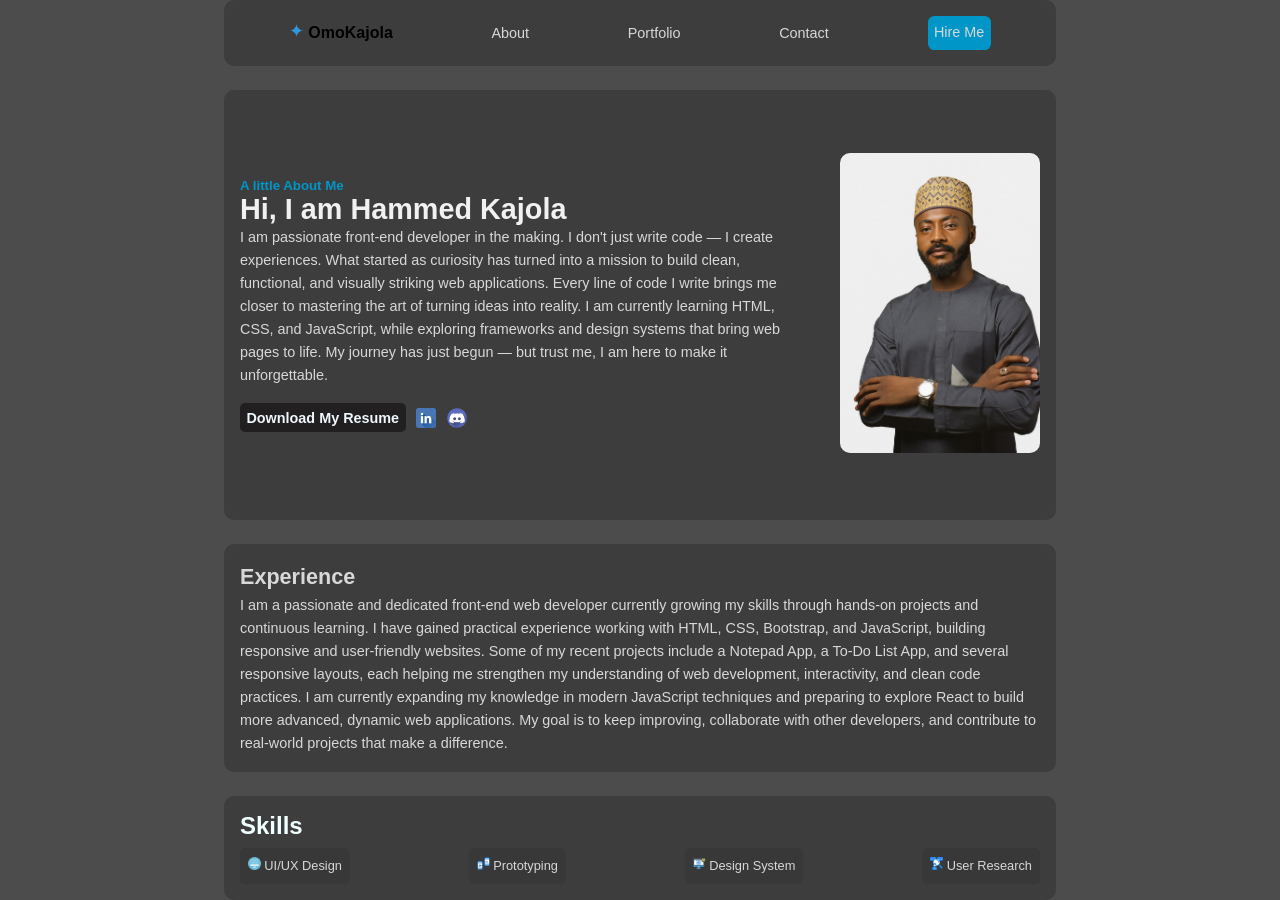
==== docs/index.html @ 9a971da0 "Moved portfolio files to docs folder" ====
<!DOCTYPE html>
<html lang="en">
  <head>
    <meta charset="UTF-8" />
    <meta name="viewport" content="width=device-width, initial-scale=1.0" />
    <title>Document</title>
    <link href="./portfolio.css" rel="stylesheet" />
    <link
      rel="stylesheet"
      href="https://cdnjs.cloudflare.com/ajax/libs/font-awesome/6.5.0/css/all.min.css"
    />
  </head>
  <body>
    <div class="container">
      <div class="navbar">
        <nav>
          <ul class="header">
            <li>
              <span class="image-logo">
                <img src="./icons8-gemini-ai-48.png" loading="lazy" />
              </span>
              <h3 class="profile-text">OmoKajola</h3>
            </li>

            <li>About</li>
            <li>Portfolio</li>
            <li class="contact">Contact</li>
            <li class="hire">Hire Me</li>
          </ul>
        </nav>
      </div>
      <div class="main-section">
        <section class="image-section">
          <img
            src="./WhatsApp Image 2025-10-18 at 11.58.14 PM.jpeg"
            id="portfolio-image"
          />
        </section>
        <section class="text-section">
          <div class="text-container">
            <h5>A little About Me</h5>
            <h1>Hi, I am Hammed Kajola</h1>
            <p>
              I am passionate front-end developer in the making. I don't just
              write code — I create experiences. What started as curiosity has
              turned into a mission to build clean, functional, and visually
              striking web applications. Every line of code I write brings me
              closer to mastering the art of turning ideas into reality. I am
              currently learning HTML, CSS, and JavaScript, while exploring
              frameworks and design systems that bring web pages to life. My
              journey has just begun — but trust me, I am here to make it
              unforgettable.
            </p>
          </div>
          <div class="button-section">
            <button>Download My Resume</button>

            <a href="https://www.linkedin.com/in/omokajola" target="_blank"
              ><img class="image-btn" src="./linkedin_3015805.png"
            /></a>

            <img class="image-btn" src="./discord_3670157.png" />
          </div>
        </section>
      </div>

      <div class="experience-section">
        <div class="experience-container">
          <h2>Experience</h2>
          <p>
            I am a passionate and dedicated front-end web developer currently
            growing my skills through hands-on projects and continuous learning.
            I have gained practical experience working with HTML, CSS,
            Bootstrap, and JavaScript, building responsive and user-friendly
            websites. Some of my recent projects include a Notepad App, a To-Do
            List App, and several responsive layouts, each helping me strengthen
            my understanding of web development, interactivity, and clean code
            practices. I am currently expanding my knowledge in modern
            JavaScript techniques and preparing to explore React to build more
            advanced, dynamic web applications. My goal is to keep improving,
            collaborate with other developers, and contribute to real-world
            projects that make a difference.
          </p>
        </div>
      </div>

      <div class="skills-section">
        <h2>Skills</h2>
        <ul>
          <li>
            <img src="./ui-ux_12003920.png" class="skills-logo" />
            UI/UX Design
          </li>
          <li>
            <img src="./prototype_9656414.png" class="skills-logo" />
            Prototyping
          </li>
          <li>
            <img src="./development_1454947.png" class="skills-logo" />
            Design System
          </li>
          <li>
            <img src="./research_1119510.png" class="skills-logo" />
            User Research
          </li>
        </ul>
      </div>
    </div>
  </body>
</html>
---- docs/portfolio.css ----
* {
  margin: 0;
  padding: 0;
  font-family: sans-serif;
}

body {
  background-color: rgba(5, 5, 5, 0.712);
  color: azure;
  /* background-color: rgb(5, 5, 5); */
}

.container {
  /* width: 800px; */
  height: 100vh;
  display: flex;
  justify-items: center;
  flex-direction: column;
  gap: 1.5rem;
}

li {
  list-style: none;
}

.header {
  display: flex;
  justify-content: space-around;
  max-width: 800px;
  margin: 0 auto;
  /* background-color: rgba(28, 28, 28, 0.151); */
  background-color: rgba(37, 36, 36, 0.368);
  padding: 1rem;
  border-radius: 10px;
  font-size: 0.9rem;
  line-height: 1.6;
  color: #d8d8d8;
  align-items: center;
}

#portfolio-image {
  max-width: 200px;
  height: auto;
  border-radius: 10px;
}

.main-section {
  display: flex;
  flex-direction: row-reverse;
  gap: 2rem;
  height: 100vh;
  max-width: 800px;
  margin: auto;
  /* background-color: rgba(28, 28, 28, 0.151); */
  background-color: rgba(37, 36, 36, 0.368);
  padding: 1rem;
  border-radius: 10px;
}

.image-section {
  margin: auto 0;
}

.text-section {
  margin: auto 0;
}

span {
  display: inline-flex;
}
.profile-text {
  display: inline-flex;
  color: black;
  text-align: center;
  font-size: 1rem;
  font-weight: 900;
}

.experience-container {
  margin: auto;
  max-width: 800px;
  /* padding: 1rem;
  background-color: rgba(28, 28, 28, 0.151); */
  background-color: rgba(37, 36, 36, 0.368);
  border-radius: 10px;
  font-size: 0.9rem;
  line-height: 1.6;
  color: #d8d8d8;
  padding: 1rem;
}

.skills-section {
  margin: auto;
  max-width: 800px;
  padding: 1rem;
  width: 100%;
  /* background-color: rgba(28, 28, 28, 0.151); */
  background-color: rgba(37, 36, 36, 0.368);
  border-radius: 10px;
}

.skills-section ul {
  display: flex;
  flex-direction: row;
  gap: 1rem;
  justify-content: space-between;
}

.skills-section ul > li {
  background-color: bisque;
  padding: 0.5rem;
  border-radius: 5px;
  background-color: rgba(28, 28, 28, 0.151);
  margin-top: 0.5rem;
  font-size: 0.8rem;
  line-height: 1.6;
  color: #d8d8d8;
}

.skills-logo {
  width: 1em;
  height: 1em;
  justify-content: center;
  color: rgb(18, 18, 65);
}

button {
  background-color: rgb(33, 31, 31);
  padding: 0.4rem;
  border: none;
  border-radius: 5px;
  color: aliceblue;
  font-size: 0.9rem;
  font-weight: 600;
  cursor: pointer;
  transition: background-color 0.3s ease, transform 0.2s ease;
}

button:hover {
  background-color: #0096c7;
  transform: translateY(-2px);
}

.image-logo {
  width: 15px;
  height: 15px;
}

.image-btn {
  width: 20px;
  height: 20px;
  border-radius: 2px;
  vertical-align: middle;
  margin-left: 0.4rem;
}

.image-btn:hover {
  box-shadow: 0 2px 8px rgba(255, 255, 255, 0.2);
  transform: scale(1.15);
}

.text-container {
  margin-bottom: 1rem;
}

.text-section h1 {
  font-size: 1.8rem;
  color: #f1f1f1;
}

.text-section p {
  font-size: 0.9rem;
  line-height: 1.6;
  color: #d8d8d8;
}

h5 {
  color: #0096c7;
  font-weight: 900;
}
.hire {
  border-radius: 0.4rem;
  padding: 0.4rem;
  line-height: 1.5;
  background-color: #0096c7;
}

@keyframes fadeInUp {
  from {
    opacity: 0;
    transform: translateX(20px);
  }
  to {
    opacity: 1;
    transform: translateY(0);
  }
}

.header,
.main-section,
.experience-container,
.skills-section {
  opacity: 0;
  animation: fadeInUp 1s ease forwards;
}

.header {
  animation-delay: 0.5s;
}
.main-section {
  animation-delay: 1.2s;
}
.experience-container {
  animation-delay: 2s;
}
.skills-section {
  animation-delay: 2.8s;
}

@media (max-width: 600px) {
  .main-section {
    display: flex;
    flex-direction: column;
    text-align: center;
  }
  .image-section {
    display: flex;
    justify-content: center;
  }
  .skills-section ul {
    display: flex;
    flex-direction: column;
    text-align: center;
  }

  h2,
  p {
    text-align: center;
  }
}
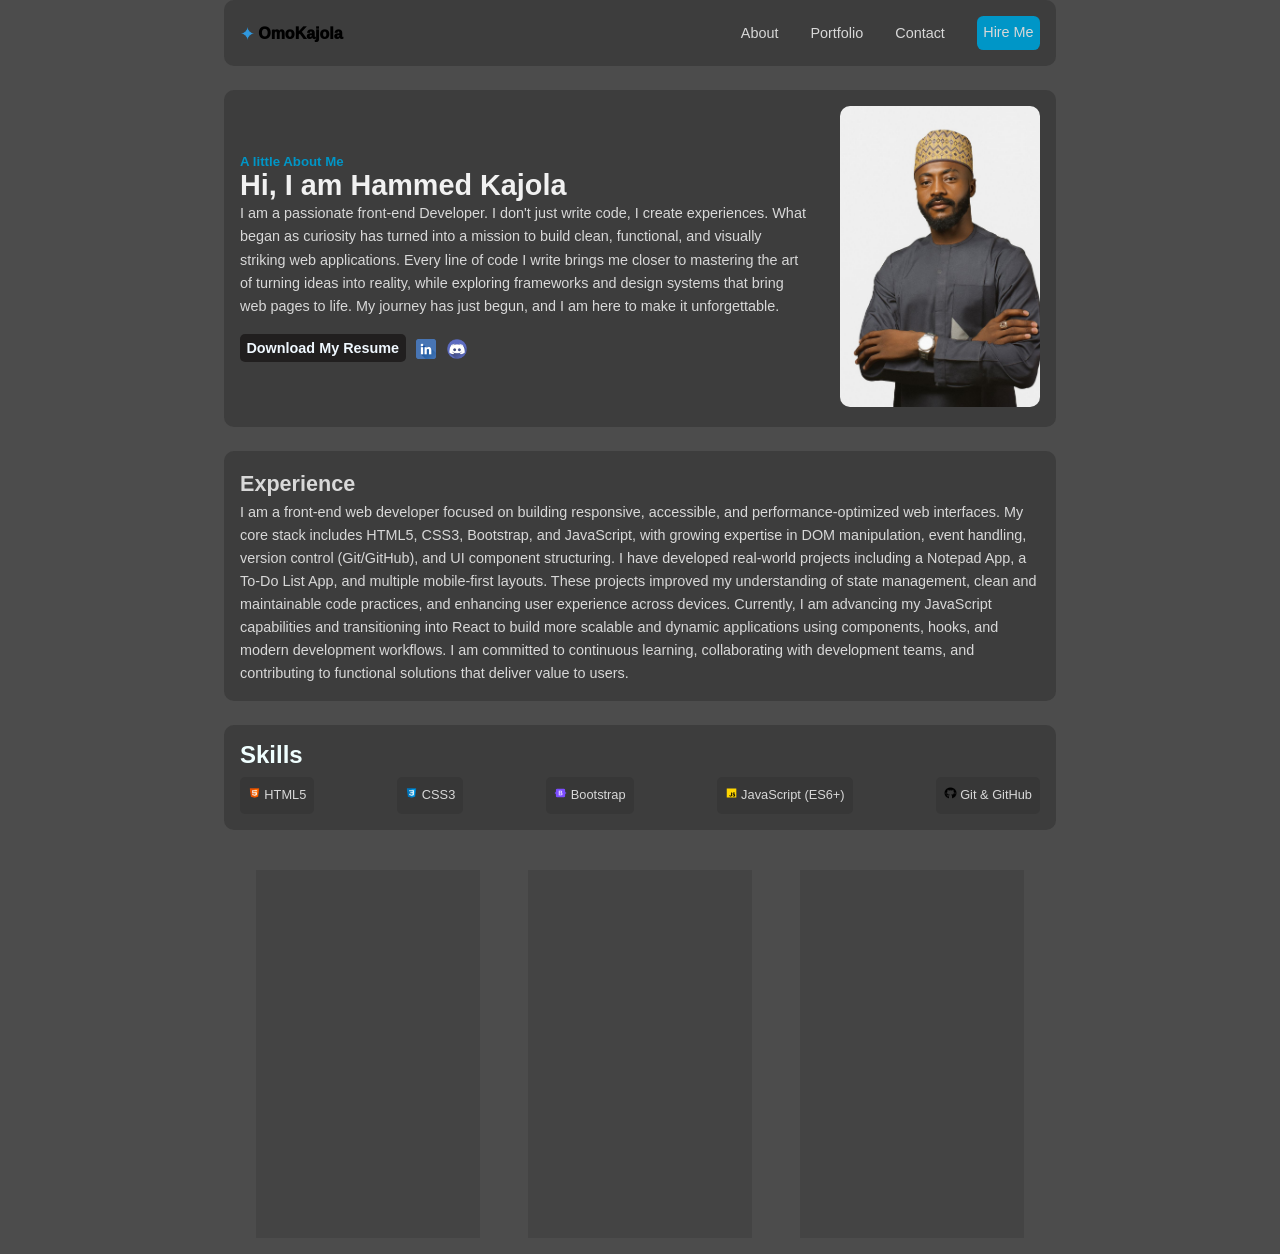
==== commit 01014019: "added Simon game" ====
--- a/docs/index.html
+++ b/docs/index.html
@@ -12,21 +12,22 @@
   </head>
   <body>
     <div class="container">
-      <div class="navbar">
-        <nav>
-          <ul class="header">
-            <li>
-              <span class="image-logo">
-                <img src="./icons8-gemini-ai-48.png" loading="lazy" />
-              </span>
-              <h3 class="profile-text">OmoKajola</h3>
-            </li>
+      <div class="header">
+        <nav class="navbar">
+          <span class="image-logo">
+            <img src="./icons8-gemini-ai-48.png" loading="lazy" />
+            <h3 class="profile-text">OmoKajola</h3>
+          </span>
 
+          <ul class="nav-nav nav-links" id="nav-links">
             <li>About</li>
             <li>Portfolio</li>
             <li class="contact">Contact</li>
             <li class="hire">Hire Me</li>
           </ul>
+          <button class="menu-toggles" id="menu-toggles">
+            <i class="fa-solid fa-bars"></i>
+          </button>
         </nav>
       </div>
       <div class="main-section">
@@ -41,15 +42,13 @@
             <h5>A little About Me</h5>
             <h1>Hi, I am Hammed Kajola</h1>
             <p>
-              I am passionate front-end developer in the making. I don't just
-              write code — I create experiences. What started as curiosity has
-              turned into a mission to build clean, functional, and visually
-              striking web applications. Every line of code I write brings me
-              closer to mastering the art of turning ideas into reality. I am
-              currently learning HTML, CSS, and JavaScript, while exploring
+              I am a passionate front-end Developer. I don't just write code, I
+              create experiences. What began as curiosity has turned into a
+              mission to build clean, functional, and visually striking web
+              applications. Every line of code I write brings me closer to
+              mastering the art of turning ideas into reality, while exploring
               frameworks and design systems that bring web pages to life. My
-              journey has just begun — but trust me, I am here to make it
-              unforgettable.
+              journey has just begun, and I am here to make it unforgettable.
             </p>
           </div>
           <div class="button-section">
@@ -68,18 +67,20 @@
         <div class="experience-container">
           <h2>Experience</h2>
           <p>
-            I am a passionate and dedicated front-end web developer currently
-            growing my skills through hands-on projects and continuous learning.
-            I have gained practical experience working with HTML, CSS,
-            Bootstrap, and JavaScript, building responsive and user-friendly
-            websites. Some of my recent projects include a Notepad App, a To-Do
-            List App, and several responsive layouts, each helping me strengthen
-            my understanding of web development, interactivity, and clean code
-            practices. I am currently expanding my knowledge in modern
-            JavaScript techniques and preparing to explore React to build more
-            advanced, dynamic web applications. My goal is to keep improving,
-            collaborate with other developers, and contribute to real-world
-            projects that make a difference.
+            I am a front-end web developer focused on building responsive,
+            accessible, and performance-optimized web interfaces. My core stack
+            includes HTML5, CSS3, Bootstrap, and JavaScript, with growing
+            expertise in DOM manipulation, event handling, version control
+            (Git/GitHub), and UI component structuring. I have developed
+            real-world projects including a Notepad App, a To-Do List App, and
+            multiple mobile-first layouts. These projects improved my
+            understanding of state management, clean and maintainable code
+            practices, and enhancing user experience across devices. Currently,
+            I am advancing my JavaScript capabilities and transitioning into
+            React to build more scalable and dynamic applications using
+            components, hooks, and modern development workflows. I am committed
+            to continuous learning, collaborating with development teams, and
+            contributing to functional solutions that deliver value to users.
           </p>
         </div>
       </div>
@@ -88,23 +89,56 @@
         <h2>Skills</h2>
         <ul>
           <li>
-            <img src="./ui-ux_12003920.png" class="skills-logo" />
-            UI/UX Design
+            <img
+              src="./icons8-html5-48.png"
+              class="skills-logo"
+              alt="HTML5-logo"
+            />
+
+            HTML5
           </li>
           <li>
-            <img src="./prototype_9656414.png" class="skills-logo" />
-            Prototyping
+            <img
+              src="./icons8-css3-48.png"
+              class="skills-logo"
+              alt="css-logo"
+            />
+
+            CSS3
           </li>
           <li>
-            <img src="./development_1454947.png" class="skills-logo" />
-            Design System
+            <img src="./icons8-bootstrap-48.png" class="skills-logo" />
+
+            Bootstrap
           </li>
           <li>
-            <img src="./research_1119510.png" class="skills-logo" />
-            User Research
+            <img
+              src="./icons8-javascript-48.png"
+              class="skills-logo"
+              alt="bootstrap-logo"
+            />
+
+            JavaScript (ES6+)
+          </li>
+          <li>
+            <img
+              src="./icons8-github-50.png"
+              class="skills-logo"
+              alt="github-log"
+            />
+
+            Git & GitHub
           </li>
         </ul>
       </div>
+      <footer>
+        <div class="footer">
+          <div class="foot"></div>
+          <div class="foot"></div>
+          <div class="foot"></div>
+        </div>
+      </footer>
     </div>
+    <script src="./portfolio.js"></script>
   </body>
 </html>
--- a/docs/portfolio.css
+++ b/docs/portfolio.css
@@ -23,9 +23,11 @@
   list-style: none;
 }
 
-.header {
-  display: flex;
-  justify-content: space-around;
+.navbar {
+  display: flex;
+  justify-content: space-between;
+
+  flex-direction: row;
   max-width: 800px;
   margin: 0 auto;
   /* background-color: rgba(28, 28, 28, 0.151); */
@@ -35,6 +37,15 @@
   font-size: 0.9rem;
   line-height: 1.6;
   color: #d8d8d8;
+  align-items: center;
+}
+
+.nav-nav {
+  display: flex;
+  flex-direction: row;
+  justify-content: space-between;
+  gap: 2rem;
+  text-align: center;
   align-items: center;
 }
 
@@ -73,7 +84,9 @@
   color: black;
   text-align: center;
   font-size: 1rem;
-  font-weight: 900;
+  font-weight: 1000;
+  margin-left: 0.2rem;
+  line-height: 1rem;
 }
 
 .experience-container {
@@ -124,6 +137,22 @@
   color: rgb(18, 18, 65);
 }
 
+.footer {
+  display: grid;
+  grid-template-columns: 1fr 1fr 1fr;
+
+  gap: 1rem;
+  width: 800px;
+  height: 400px;
+  margin: 0 auto;
+  margin-top: 0;
+}
+.foot {
+  margin: 1rem;
+  display: flex;
+  background-color: rgba(28, 28, 28, 0.151);
+}
+
 button {
   background-color: rgb(33, 31, 31);
   padding: 0.4rem;
@@ -217,7 +246,7 @@
   animation-delay: 2.8s;
 }
 
-@media (max-width: 600px) {
+@media (max-width: 700px) {
   .main-section {
     display: flex;
     flex-direction: column;
@@ -237,4 +266,17 @@
   p {
     text-align: center;
   }
-}
+  .nav-links {
+    display: none;
+  }
+
+  .nav-links.show {
+    display: block;
+  }
+}
+
+@media (min-width: 700px) {
+  .menu-toggles {
+    display: none;
+  }
+}
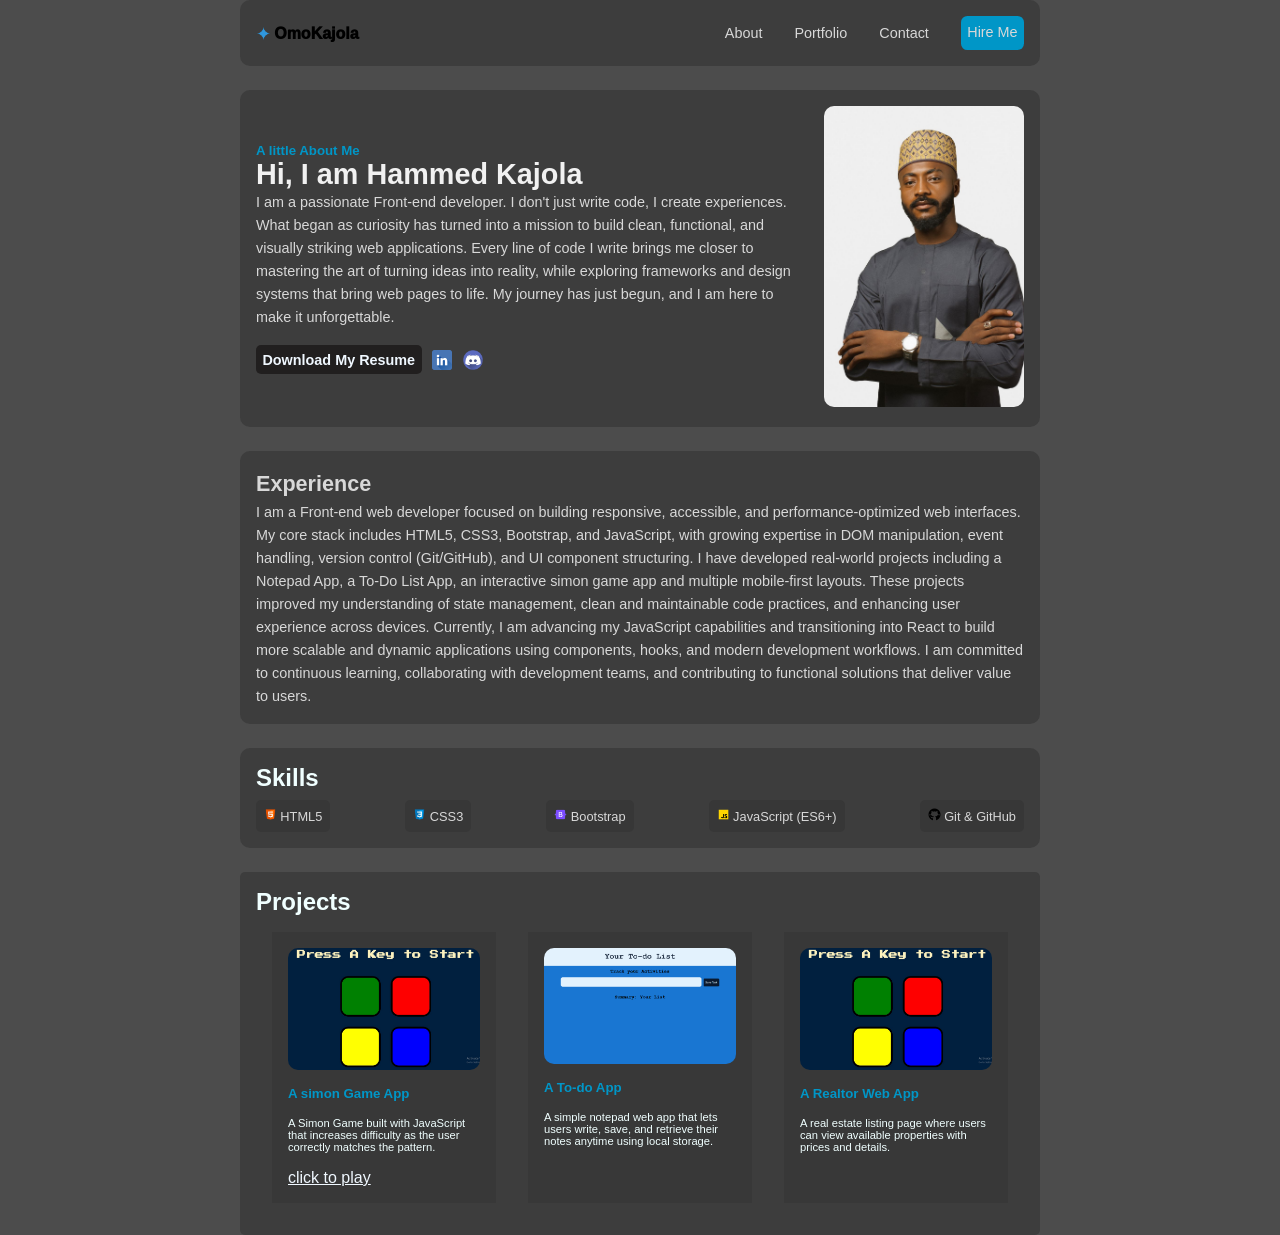
==== commit bce47fc1: "jjjj" ====
--- a/docs/index.html
+++ b/docs/index.html
@@ -3,7 +3,7 @@
   <head>
     <meta charset="UTF-8" />
     <meta name="viewport" content="width=device-width, initial-scale=1.0" />
-    <title>Document</title>
+    <title>My Portfolio</title>
     <link href="./portfolio.css" rel="stylesheet" />
     <link
       rel="stylesheet"
@@ -42,7 +42,7 @@
             <h5>A little About Me</h5>
             <h1>Hi, I am Hammed Kajola</h1>
             <p>
-              I am a passionate front-end Developer. I don't just write code, I
+              I am a passionate Front-end developer. I don't just write code, I
               create experiences. What began as curiosity has turned into a
               mission to build clean, functional, and visually striking web
               applications. Every line of code I write brings me closer to
@@ -67,20 +67,21 @@
         <div class="experience-container">
           <h2>Experience</h2>
           <p>
-            I am a front-end web developer focused on building responsive,
+            I am a Front-end web developer focused on building responsive,
             accessible, and performance-optimized web interfaces. My core stack
             includes HTML5, CSS3, Bootstrap, and JavaScript, with growing
             expertise in DOM manipulation, event handling, version control
             (Git/GitHub), and UI component structuring. I have developed
-            real-world projects including a Notepad App, a To-Do List App, and
-            multiple mobile-first layouts. These projects improved my
-            understanding of state management, clean and maintainable code
-            practices, and enhancing user experience across devices. Currently,
-            I am advancing my JavaScript capabilities and transitioning into
-            React to build more scalable and dynamic applications using
-            components, hooks, and modern development workflows. I am committed
-            to continuous learning, collaborating with development teams, and
-            contributing to functional solutions that deliver value to users.
+            real-world projects including a Notepad App, a To-Do List App, an
+            interactive simon game app and multiple mobile-first layouts. These
+            projects improved my understanding of state management, clean and
+            maintainable code practices, and enhancing user experience across
+            devices. Currently, I am advancing my JavaScript capabilities and
+            transitioning into React to build more scalable and dynamic
+            applications using components, hooks, and modern development
+            workflows. I am committed to continuous learning, collaborating with
+            development teams, and contributing to functional solutions that
+            deliver value to users.
           </p>
         </div>
       </div>
@@ -132,10 +133,48 @@
         </ul>
       </div>
       <footer>
-        <div class="footer">
-          <div class="foot"></div>
-          <div class="foot"></div>
-          <div class="foot"></div>
+        <div class="project">
+          <h2>Projects</h2>
+          <section class="project-container">
+            <div class="project-card">
+              <img
+                src="./Screenshot simon.jpg"
+                alt="simon-game-screenshot"
+                loading="lazy"
+              />
+              <h5>A simon Game App</h5>
+              <p>
+                A Simon Game built with JavaScript that increases difficulty as
+                the user correctly matches the pattern.
+              </p>
+              <a
+                href="https://omokajola.github.io/simon-game/"
+                target="_blank"
+                style="color: aliceblue"
+                >click to play</a
+              >
+            </div>
+            <div class="project-card">
+              <img src="./image.png" alt="todo-app-image" loading="lazy" />
+              <h5>A To-do App</h5>
+              <p>
+                A simple notepad web app that lets users write, save, and
+                retrieve their notes anytime using local storage.
+              </p>
+            </div>
+            <div class="project-card">
+              <img
+                src="./Screenshot simon.jpg"
+                alt="A-real-estate-image"
+                loading="lazy"
+              />
+              <h5>A Realtor Web App</h5>
+              <p>
+                A real estate listing page where users can view available
+                properties with prices and details.
+              </p>
+            </div>
+          </section>
         </div>
       </footer>
     </div>
--- a/docs/portfolio.css
+++ b/docs/portfolio.css
@@ -2,6 +2,10 @@
   margin: 0;
   padding: 0;
   font-family: sans-serif;
+}
+
+* {
+  box-sizing: border-box;
 }
 
 body {
@@ -103,7 +107,7 @@
 }
 
 .skills-section {
-  margin: auto;
+  margin: 0 auto;
   max-width: 800px;
   padding: 1rem;
   width: 100%;
@@ -117,6 +121,7 @@
   flex-direction: row;
   gap: 1rem;
   justify-content: space-between;
+  text-align: center;
 }
 
 .skills-section ul > li {
@@ -126,7 +131,7 @@
   background-color: rgba(28, 28, 28, 0.151);
   margin-top: 0.5rem;
   font-size: 0.8rem;
-  line-height: 1.6;
+  align-items: center;
   color: #d8d8d8;
 }
 
@@ -135,22 +140,46 @@
   height: 1em;
   justify-content: center;
   color: rgb(18, 18, 65);
-}
-
-.footer {
-  display: grid;
-  grid-template-columns: 1fr 1fr 1fr;
-
+  align-items: center;
+}
+
+.project {
+  display: flex;
+  max-width: 800px;
+  flex-direction: column;
+  background-color: rgba(37, 36, 36, 0.368);
+  margin: 0 auto;
+  border-radius: 5px;
+  padding: 1rem;
+}
+
+.project-container {
+  display: flex;
+  flex-direction: row;
+}
+
+.project h2 {
+  color: ;
+}
+.project-card {
+  margin: 1rem;
+  display: flex;
+  flex-direction: column;
+  flex: 1;
+  background-color: rgba(28, 28, 28, 0.151);
   gap: 1rem;
-  width: 800px;
-  height: 400px;
-  margin: 0 auto;
-  margin-top: 0;
-}
-.foot {
-  margin: 1rem;
-  display: flex;
-  background-color: rgba(28, 28, 28, 0.151);
+  height: auto;
+  padding: 1rem;
+}
+.project-card img {
+  width: 100%;
+  border-radius: 10px;
+  height: auto;
+}
+
+.project-card p {
+  font-size: 0.7rem;
+  margin-bottom: 0;
 }
 
 button {
